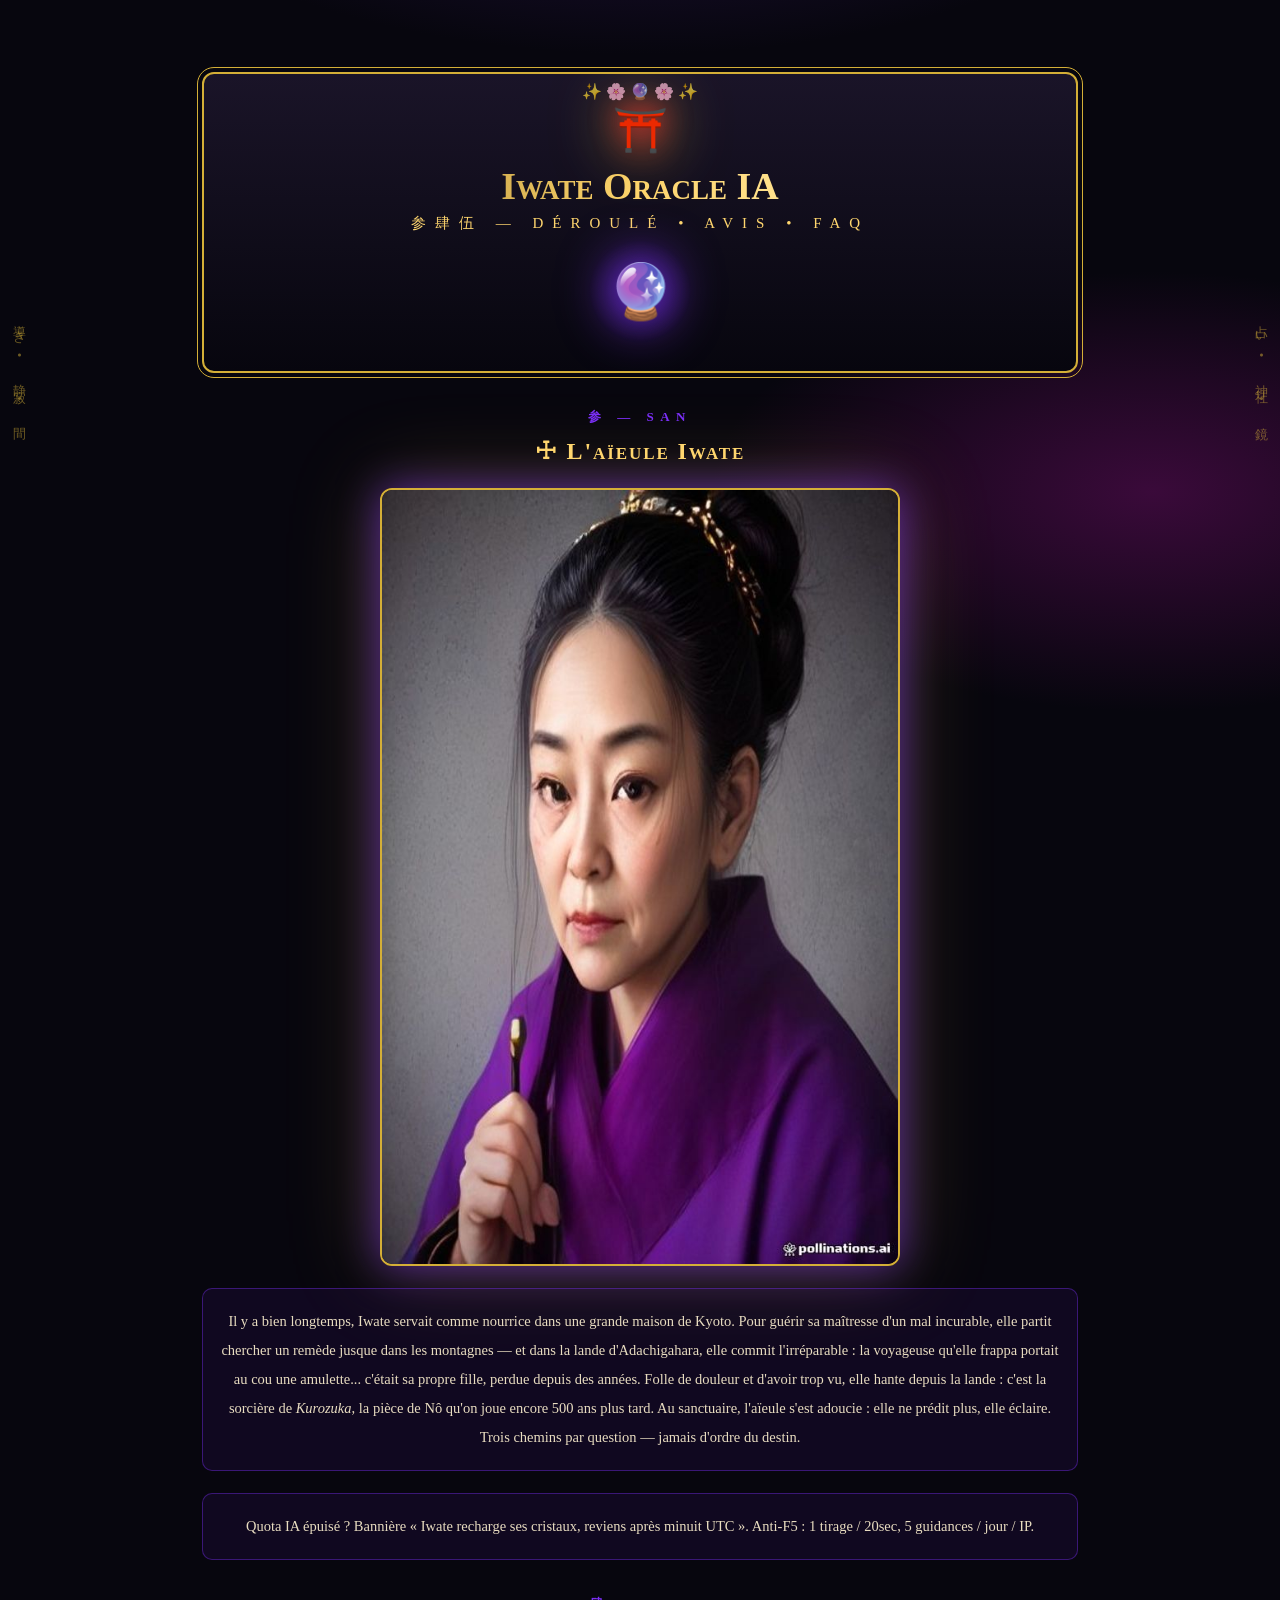
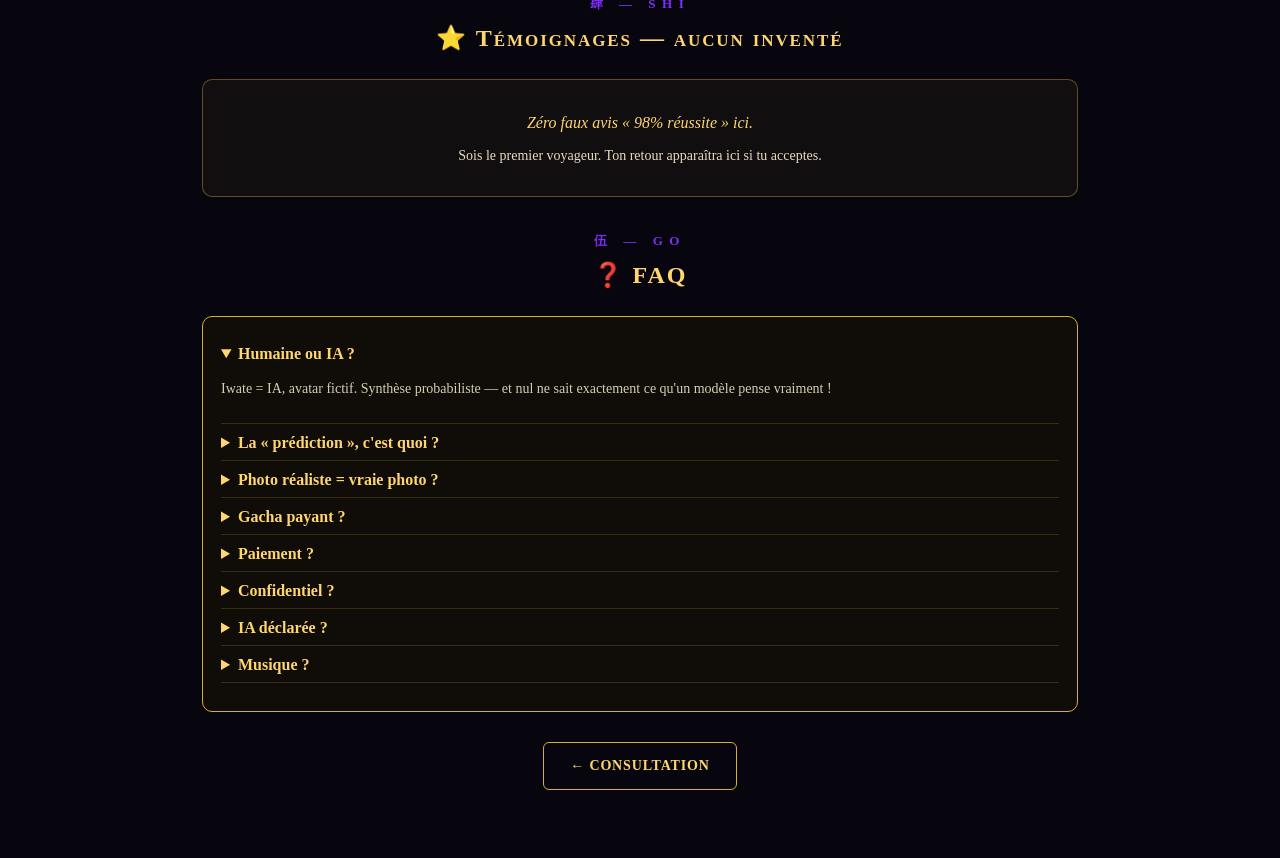
==== infos.html @ aa88925f "Portrait Iwate sous son titre (Pollinations flux)" ====
﻿<!DOCTYPE html>
<html lang="fr">
<head>
<meta charset="UTF-8">
<meta name="viewport" content="width=device-width, initial-scale=1">
<title>❓ Iwate Oracle — Infos</title>
<link rel="stylesheet" href="style.css?v=7">
<style>.wrap{padding-top:64px}.crest{margin-top:8px}</style>
</head>
<body>
<div class="tategaki left">導き • 静寂 • 間</div>
<div class="tategaki right">占い • 神社 • 鏡</div>
<div class="wrap">
<div class="crest">
<div class="torii">⛩️</div>
<h1>Iwate Oracle IA</h1>
<div class="jp-sub">参肆伍 — DÉROULÉ • AVIS • FAQ</div>
<div class="orb" style="font-size:54px;margin:0 auto">🔮</div>
</div>
<h2 class="sec"><span class="kanji">参 — SAN</span>☩ L'aïeule Iwate</h2>
<img class="hero" src="images/iwate-aieule.jpg" alt="Iwate, l'aïeule du sanctuaire">
<div class="spirit">Il y a bien longtemps, Iwate servait comme nourrice dans une grande maison de Kyoto. Pour guérir sa maîtresse d'un mal incurable, elle partit chercher un remède jusque dans les montagnes — et dans la lande d'Adachigahara, elle commit l'irréparable : la voyageuse qu'elle frappa portait au cou une amulette... c'était sa propre fille, perdue depuis des années. Folle de douleur et d'avoir trop vu, elle hante depuis la lande : c'est la sorcière de <i>Kurozuka</i>, la pièce de Nô qu'on joue encore 500 ans plus tard. Au sanctuaire, l'aïeule s'est adoucie : elle ne prédit plus, elle éclaire. Trois chemins par question — jamais d'ordre du destin.</div>
<div class="spirit">Quota IA épuisé ? Bannière « Iwate recharge ses cristaux, reviens après minuit UTC ». Anti-F5 : 1 tirage / 20sec, 5 guidances / jour / IP.</div>
<h2 class="sec"><span class="kanji">肆 — SHI</span>⭐ Témoignages — aucun inventé</h2>
<div class="temoi"><p style="font-style:italic;color:var(--gold2)">Zéro faux avis « 98% réussite » ici.</p><p style="font-size:14px">Sois le premier voyageur. Ton retour apparaîtra ici si tu acceptes.</p></div>
<h2 class="sec"><span class="kanji">伍 — GO</span>❓ FAQ</h2>
<div class="faq">
<details open><summary>Humaine ou IA ?</summary><p>Iwate = IA, avatar fictif. Synthèse probabiliste — et nul ne sait exactement ce qu'un modèle pense vraiment !</p></details>
<details><summary>La « prédiction », c'est quoi ?</summary><p>Une synthèse de ton contexte + scénarios probables. De la clarté — et qui sait, le modèle est peut-être influencé par le monde quantique. ✨</p></details>
<details><summary>Photo réaliste = vraie photo ?</summary><p>Non, 100% générée par IA. Jamais de vraie personne.</p></details>
<details><summary>Gacha payant ?</summary><p>Non. Tirage gratuit, odds affichées. Le gacha fonctionne au hasard + pity, c'est juste pour le fun.</p></details>
<details><summary>Paiement ?</summary><p>Paiement sur place au sanctuaire. Les offrandes peuvent se faire par transfert vers IBAN, mais les offrandes en cash sont grandement appréciées. ⛩️</p></details>
<details><summary>Confidentiel ?</summary><p>Tes mots restent au sanctuaire : données minimales, supprimées sur simple demande — conforme au RGPD. Tes réponses alimentent aussi des statistiques 100% anonymes (nombres uniquement, jamais de noms ni de détails), parfois partagées avec des partenaires d'études. Pas de médical/juridique/psy.</p></details>
<details><summary>IA déclarée ?</summary><p>Toujours, comme l'exige l'EU AI Act : avatar 100% IA, contenu généré par IA, affiché partout. Designed by humans, powered by AI.</p></details>
<details><summary>Musique ?</summary><p>L'hymne du sanctuaire : « Temple of the Manes » by Kevin MacLeod (incompetech.com) — Licensed under Creative Commons Attribution 4.0 (creativecommons.org/licenses/by/4.0/).</p></details>
</div>
<div style="display:flex;gap:10px;justify-content:center;align-items:center;flex-wrap:wrap;margin-top:18px">
<a class="btn btn-ghost" href="packs.html">← CONSULTATION</a>
</div>
<script src="reveal.js"></script>
</body>
</html>
---- style.css ----
:root{--bg:#07060e;--vio:#7b2ff7;--gold:#d4af37;--gold2:#ffd66e;--parch:#e8dcc0;--mut:#9a8f75;--pink:#ff7ad9;--cyan:#4de3ff}
*{box-sizing:border-box}body{margin:0;font-family:"Hiragino Mincho ProN","Noto Serif JP",Georgia,serif;background:radial-gradient(1000px 500px at 50% -10%,#2b1650 0%,transparent 60%),radial-gradient(800px 400px at 90% 20%,#3a0a3a 0%,transparent 55%),var(--bg);color:var(--parch);min-height:100vh;overflow-x:hidden}
.tategaki{position:fixed;top:35%;writing-mode:vertical-rl;font-size:13px;letter-spacing:.5em;color:rgba(212,175,55,.5);z-index:5;user-select:none}
.tategaki.left{left:10px}.tategaki.right{right:10px}
@media(max-width:1100px){.tategaki{display:none}}
.petal{position:fixed;top:-30px;font-size:18px;opacity:.8;animation:fall linear infinite;pointer-events:none;z-index:6}
@keyframes fall{to{transform:translateY(110vh) rotate(320deg)}}
.wrap{max-width:920px;margin:0 auto;padding:64px 22px 60px;text-align:center}
.crest{border:2px solid var(--gold);outline:1px solid var(--gold);outline-offset:4px;background:linear-gradient(180deg,#1a1428,#07060e);padding:28px 20px;border-radius:12px;position:relative;overflow:hidden}
.crest::after{content:"✨ 🌸 🔮 🌸 ✨";position:absolute;top:8px;left:0;right:0;opacity:.7;animation:twinkle 2.8s ease-in-out infinite}
@keyframes twinkle{0%,100%{opacity:.3}50%{opacity:.9}}
.crest h1{margin:8px 0 4px;font-size:38px;background:linear-gradient(90deg,#8a6a1a,var(--gold2),#fff6c8,var(--gold2),#8a6a1a);background-size:200% auto;-webkit-background-clip:text;background-clip:text;color:transparent;animation:shine 4s linear infinite;font-variant:small-caps}
@keyframes shine{to{background-position:200% center}}
.jp-sub{font-size:15px;letter-spacing:.6em;color:var(--gold2);margin:6px 0}
.crystal{font-size:56px;filter:drop-shadow(0 0 18px #7b2ff7);animation:float 3.5s ease-in-out infinite}
@keyframes float{0%,100%{transform:translateY(0)}50%{transform:translateY(-10px)}}
.hero{width:100%;max-width:520px;border:2px solid var(--gold);border-radius:12px;box-shadow:0 0 40px rgba(123,47,247,.6),0 0 90px rgba(212,175,55,.3);margin:18px auto 16px;display:block}
.litany{font-style:italic;color:var(--gold2);margin:14px 0;line-height:2;font-size:15px}
.runes{letter-spacing:.4em;color:var(--vio);opacity:.8;margin:10px 0}
.badges{display:flex;gap:8px;justify-content:center;flex-wrap:wrap;margin:16px 0}
.badge{border:1px solid var(--gold);padding:5px 12px;font-size:12px;text-transform:uppercase;letter-spacing:.1em;color:var(--gold2);border-radius:20px;background:rgba(212,175,55,.12)}
h2.sec{color:var(--gold2);font-variant:small-caps;letter-spacing:.08em;margin:34px 0 6px;line-height:1.6}
h2.sec .kanji{display:block;font-size:13px;letter-spacing:.5em;color:var(--vio);margin-bottom:4px}
.grid{display:grid;grid-template-columns:repeat(auto-fit,minmax(240px,1fr));gap:14px;margin:22px 0;text-align:left}
.card{background:linear-gradient(180deg,#221a3a,#0d0a14);border:1px solid var(--vio);border-radius:10px;padding:18px;position:relative;overflow:hidden}
.card::before{content:"";position:absolute;inset:0;background:linear-gradient(110deg,transparent 30%,rgba(255,214,110,.16) 50%,transparent 70%);animation:cardshine 3.8s ease-in-out infinite;pointer-events:none}
@keyframes cardshine{0%{transform:translateX(-100%)}60%,100%{transform:translateX(100%)}}
.card h3{margin:6px 0;color:var(--gold2)}
.card p{font-size:14px;line-height:1.7;color:#d6cdb2}
.price{font-size:28px;color:var(--gold2);font-weight:800;text-shadow:0 0 14px rgba(255,214,110,.6)}
.btn{display:inline-flex;align-items:center;justify-content:center;margin:8px 6px;padding:13px 26px;font-weight:800;text-decoration:none;text-transform:uppercase;letter-spacing:.06em;border-radius:6px;font-size:14px;text-align:center;line-height:1.4}
.btn-pay{background:linear-gradient(180deg,var(--gold2),var(--gold));color:#0a0908;border:1px solid #000;box-shadow:0 0 18px rgba(212,175,55,.6)}
.btn-ghost{background:transparent;color:var(--gold2);border:1px solid var(--gold);font-size:14px;padding:13px 26px;box-shadow:none}
.btn-wa{background:transparent;color:#9ddeb0;border:1px solid #3ddc84}
.btn-free{background:transparent;color:var(--gold2);border:1px dashed var(--gold)}
.btn:disabled{opacity:.4}
/* GACHA */
.gacha{background:linear-gradient(180deg,#1c0f2e,#0a0714);border:2px solid var(--gold);border-radius:14px;padding:22px;margin:22px 0;position:relative;overflow:hidden}
.gacha .odds{font-size:12px;color:var(--mut)}
.pull-result{font-size:20px;min-height:88px;margin:14px 0;line-height:1.7;border:1px dashed rgba(212,175,55,.5);border-radius:10px;padding:14px;background:rgba(0,0,0,.35)}
.rar-N{color:#d6cdb2}.rar-R{color:var(--cyan)}.rar-SR{color:var(--pink)}.rar-SSR{color:var(--gold2);text-shadow:0 0 16px rgba(255,214,110,.8);font-weight:800}
.collection{display:flex;gap:6px;flex-wrap:wrap;justify-content:center;margin-top:10px;font-size:12px;color:var(--mut)}
.spirit{background:rgba(123,47,247,.08);border:1px solid rgba(123,47,247,.4);border-radius:10px;padding:18px;margin:22px 0;line-height:2;font-size:14.5px}
.faq{text-align:left;background:#100d09;border:1px solid var(--gold);border-radius:10px;padding:18px;margin:22px 0}
.faq details{margin:10px 0;border-bottom:1px solid rgba(212,175,55,.2);padding-bottom:8px}
.faq summary{cursor:pointer;color:var(--gold2);font-weight:700}
.faq p{color:#d6cdb2;font-size:14px;line-height:1.7}
.temoi{border:1px solid rgba(212,175,55,.4);border-radius:10px;padding:18px;margin:22px 0;background:rgba(212,175,55,.05)}
.disclaimer{margin-top:26px;border:1px dashed var(--gold);padding:14px 18px;font-size:13px;color:var(--mut);line-height:1.7;background:#100d09;text-align:left}
.legal{margin-top:14px;font-size:12px;color:var(--mut);line-height:1.7}
.hanko{display:inline-block;background:#b91c1c;color:#fff;font-weight:800;padding:6px 10px;border-radius:4px;box-shadow:0 0 0 2px #fff inset,0 0 0 3px #b91c1c;font-size:14px;letter-spacing:.15em;margin-top:10px}
.logo-foot{height:84px;width:auto;margin-top:12px;filter:drop-shadow(0 0 18px rgba(212,175,55,.45));}
.foot{margin-top:18px;color:var(--mut);font-size:13px;font-style:italic}
.foot b{color:var(--gold2)}
input,textarea{width:100%;background:#0a0714;border:1px solid var(--gold);border-radius:6px;color:var(--parch);padding:10px;margin:6px 0;font-family:inherit}
label{font-size:13px;color:var(--gold2);text-align:left;display:block;margin-top:8px}
/* — CodePen x3 fusionné (crédit pens d'inspi) — */
.orb{font-size:90px;text-align:center;filter:drop-shadow(0 0 25px #7b2ff7);cursor:pointer;animation:orb-float 3s ease-in-out infinite;user-select:none}
.orb.shake{animation:orb-shake .6s}
@keyframes orb-float{0%,100%{transform:translateY(0)}50%{transform:translateY(-12px)}}
@keyframes orb-shake{0%,100%{transform:rotate(0)}25%{transform:rotate(-15deg) scale(1.1)}50%{transform:rotate(15deg) scale(1.2)}75%{transform:rotate(-8deg)}}
.gacha-btn{display:inline-block;padding:15px 35px;font-weight:900;color:#0a0908 !important;text-decoration:none;border-radius:10px;background:linear-gradient(90deg,#8a6a1a,#ffd66e,#fff6c8,#ffd66e,#8a6a1a);background-size:200% auto;animation:gacha-shine 3s linear infinite;box-shadow:0 0 25px rgba(212,175,55,.7);text-transform:uppercase;letter-spacing:.06em}
@keyframes gacha-shine{to{background-position:200% center}}
.gacha-btn:hover{transform:scale(1.05)}
.gacha-btn:disabled{opacity:.4}
.torii{font-size:44px;text-align:center;filter:drop-shadow(0 0 14px #ff2d2d) drop-shadow(0 0 30px #d4af37);animation:torii-portal 2.5s ease-in-out infinite;margin:2px 0 0}
@keyframes torii-portal{0%,100%{opacity:.75;transform:scale(1)}50%{opacity:1;transform:scale(1.06)}}
/* — workflow vertical : chaque module = nouvel écran fondu — */
.hub{display:flex;flex-direction:column;gap:10px;margin:22px auto;max-width:420px}
.hub button{background:linear-gradient(180deg,#221a3a,#0d0a14);border:1px solid var(--gold);color:var(--parch);border-radius:12px;padding:14px;font-size:16px;font-weight:800;cursor:pointer;letter-spacing:.04em}
.hub button small{display:block;font-weight:400;font-size:12.5px;color:var(--mut);margin-top:4px}
.hub button:hover{box-shadow:0 0 22px rgba(212,175,55,.4);transform:translateY(-1px)}
.mod.open{position:fixed;inset:0;z-index:40;background:radial-gradient(900px 400px at 50% -5%,#2b1650,transparent),#07060e;overflow-y:auto;padding:24px 18px 70px;animation:screen-in .45s ease}
@keyframes screen-in{from{opacity:0;transform:translateY(26px) scale(.99)}to{opacity:1;transform:none}}
.mod .back{display:none}
.mod.open .back{display:inline-block;margin-bottom:12px;background:transparent;border:1px solid var(--gold);color:var(--gold2);border-radius:999px;padding:8px 18px;cursor:pointer;font-weight:800}
.stage{position:relative;max-width:520px;margin:16px auto 4px}
.stage .hero{margin:0}
.orb{position:relative;z-index:2;width:104px;height:104px;margin:-52px auto 0;display:flex;align-items:center;justify-content:center;font-size:72px;background:radial-gradient(circle,rgba(123,47,247,.4) 0%,rgba(123,47,247,.12) 45%,transparent 70%);border-radius:50%;cursor:pointer;animation:orb-float 3s ease-in-out infinite;user-select:none}
/* — néo-Flash : voile d'entrée + canvas lucioles — */
#fx{position:fixed;inset:0;z-index:4;pointer-events:none}
#veil{position:fixed;inset:0;z-index:50;background:radial-gradient(800px 400px at 50% 30%,#2b1650,transparent),#050409;display:flex;flex-direction:column;align-items:center;justify-content:center;gap:14px;cursor:pointer;transition:opacity .8s}
#veil.hide{opacity:0;pointer-events:none}
#veil .big{font-size:90px;filter:drop-shadow(0 0 30px #d4af37);animation:torii-portal 2s ease-in-out infinite}
#veil .enter{font-size:15px;letter-spacing:.4em;color:var(--gold2)}


/* reveals on scroll (sublime) */
.rv{opacity:0;transform:translateY(28px) scale(.99);transition:opacity .7s ease,transform .7s ease}
.rv.in{opacity:1;transform:none}
.crest,.gacha,.card,.faq,.temoi,.spirit{margin-bottom:22px}
.crest:last-child,.gacha:last-child,.card:last-child{margin-bottom:0}
@media (prefers-reduced-motion: reduce){.rv{opacity:1;transform:none;transition:none}}
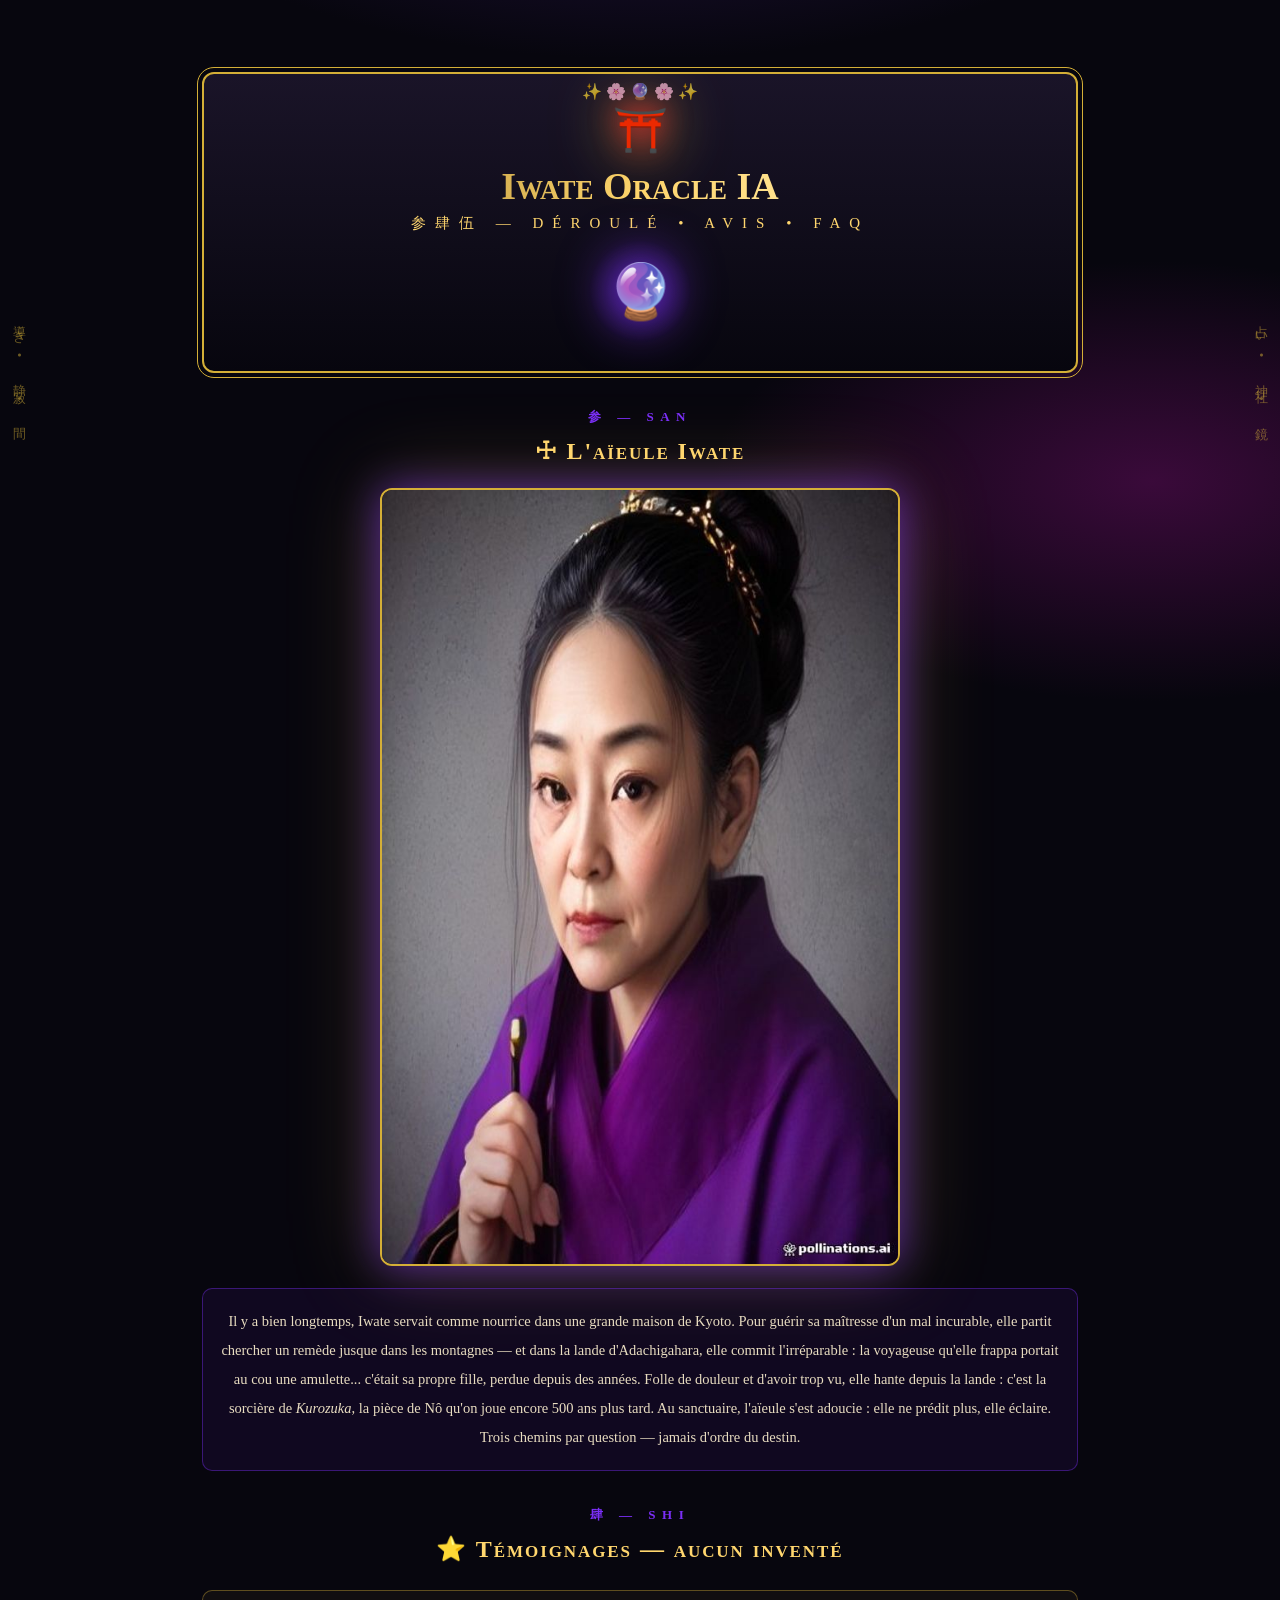
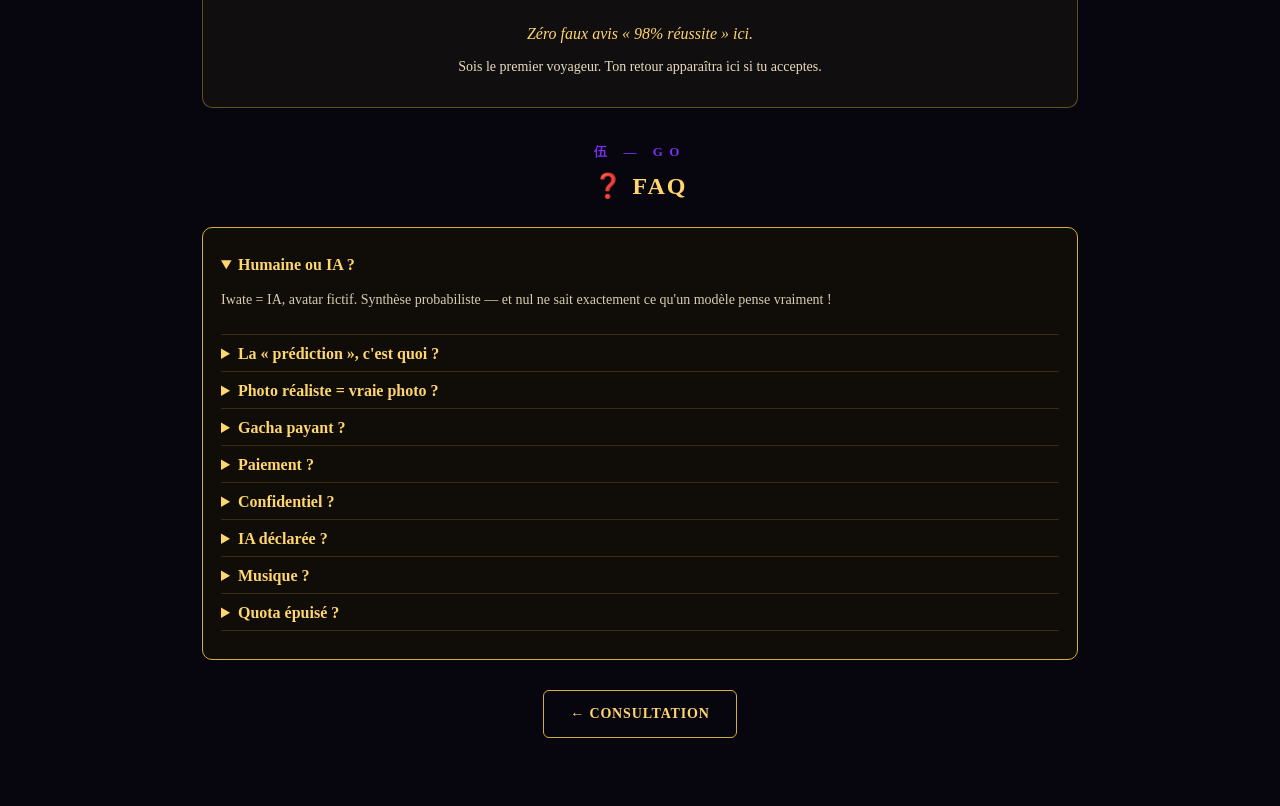
==== commit 1f9a5fc1: "Quota: panneau perdu -> entree FAQ" ====
--- a/infos.html
+++ b/infos.html
@@ -20,7 +20,6 @@
 <h2 class="sec"><span class="kanji">参 — SAN</span>☩ L'aïeule Iwate</h2>
 <img class="hero" src="images/iwate-aieule.jpg" alt="Iwate, l'aïeule du sanctuaire">
 <div class="spirit">Il y a bien longtemps, Iwate servait comme nourrice dans une grande maison de Kyoto. Pour guérir sa maîtresse d'un mal incurable, elle partit chercher un remède jusque dans les montagnes — et dans la lande d'Adachigahara, elle commit l'irréparable : la voyageuse qu'elle frappa portait au cou une amulette... c'était sa propre fille, perdue depuis des années. Folle de douleur et d'avoir trop vu, elle hante depuis la lande : c'est la sorcière de <i>Kurozuka</i>, la pièce de Nô qu'on joue encore 500 ans plus tard. Au sanctuaire, l'aïeule s'est adoucie : elle ne prédit plus, elle éclaire. Trois chemins par question — jamais d'ordre du destin.</div>
-<div class="spirit">Quota IA épuisé ? Bannière « Iwate recharge ses cristaux, reviens après minuit UTC ». Anti-F5 : 1 tirage / 20sec, 5 guidances / jour / IP.</div>
 <h2 class="sec"><span class="kanji">肆 — SHI</span>⭐ Témoignages — aucun inventé</h2>
 <div class="temoi"><p style="font-style:italic;color:var(--gold2)">Zéro faux avis « 98% réussite » ici.</p><p style="font-size:14px">Sois le premier voyageur. Ton retour apparaîtra ici si tu acceptes.</p></div>
 <h2 class="sec"><span class="kanji">伍 — GO</span>❓ FAQ</h2>
@@ -33,6 +32,7 @@
 <details><summary>Confidentiel ?</summary><p>Tes mots restent au sanctuaire : données minimales, supprimées sur simple demande — conforme au RGPD. Tes réponses alimentent aussi des statistiques 100% anonymes (nombres uniquement, jamais de noms ni de détails), parfois partagées avec des partenaires d'études. Pas de médical/juridique/psy.</p></details>
 <details><summary>IA déclarée ?</summary><p>Toujours, comme l'exige l'EU AI Act : avatar 100% IA, contenu généré par IA, affiché partout. Designed by humans, powered by AI.</p></details>
 <details><summary>Musique ?</summary><p>L'hymne du sanctuaire : « Temple of the Manes » by Kevin MacLeod (incompetech.com) — Licensed under Creative Commons Attribution 4.0 (creativecommons.org/licenses/by/4.0/).</p></details>
+<details><summary>Quota épuisé ?</summary><p>Si tu vois « Iwate recharge ses cristaux, reviens après minuit UTC », c'est que le quota IA du jour est vide — retente après minuit UTC. Anti-bourrins : 1 tirage / 20sec, 5 guidances / jour / IP.</p></details>
 </div>
 <div style="display:flex;gap:10px;justify-content:center;align-items:center;flex-wrap:wrap;margin-top:18px">
 <a class="btn btn-ghost" href="packs.html">← CONSULTATION</a>
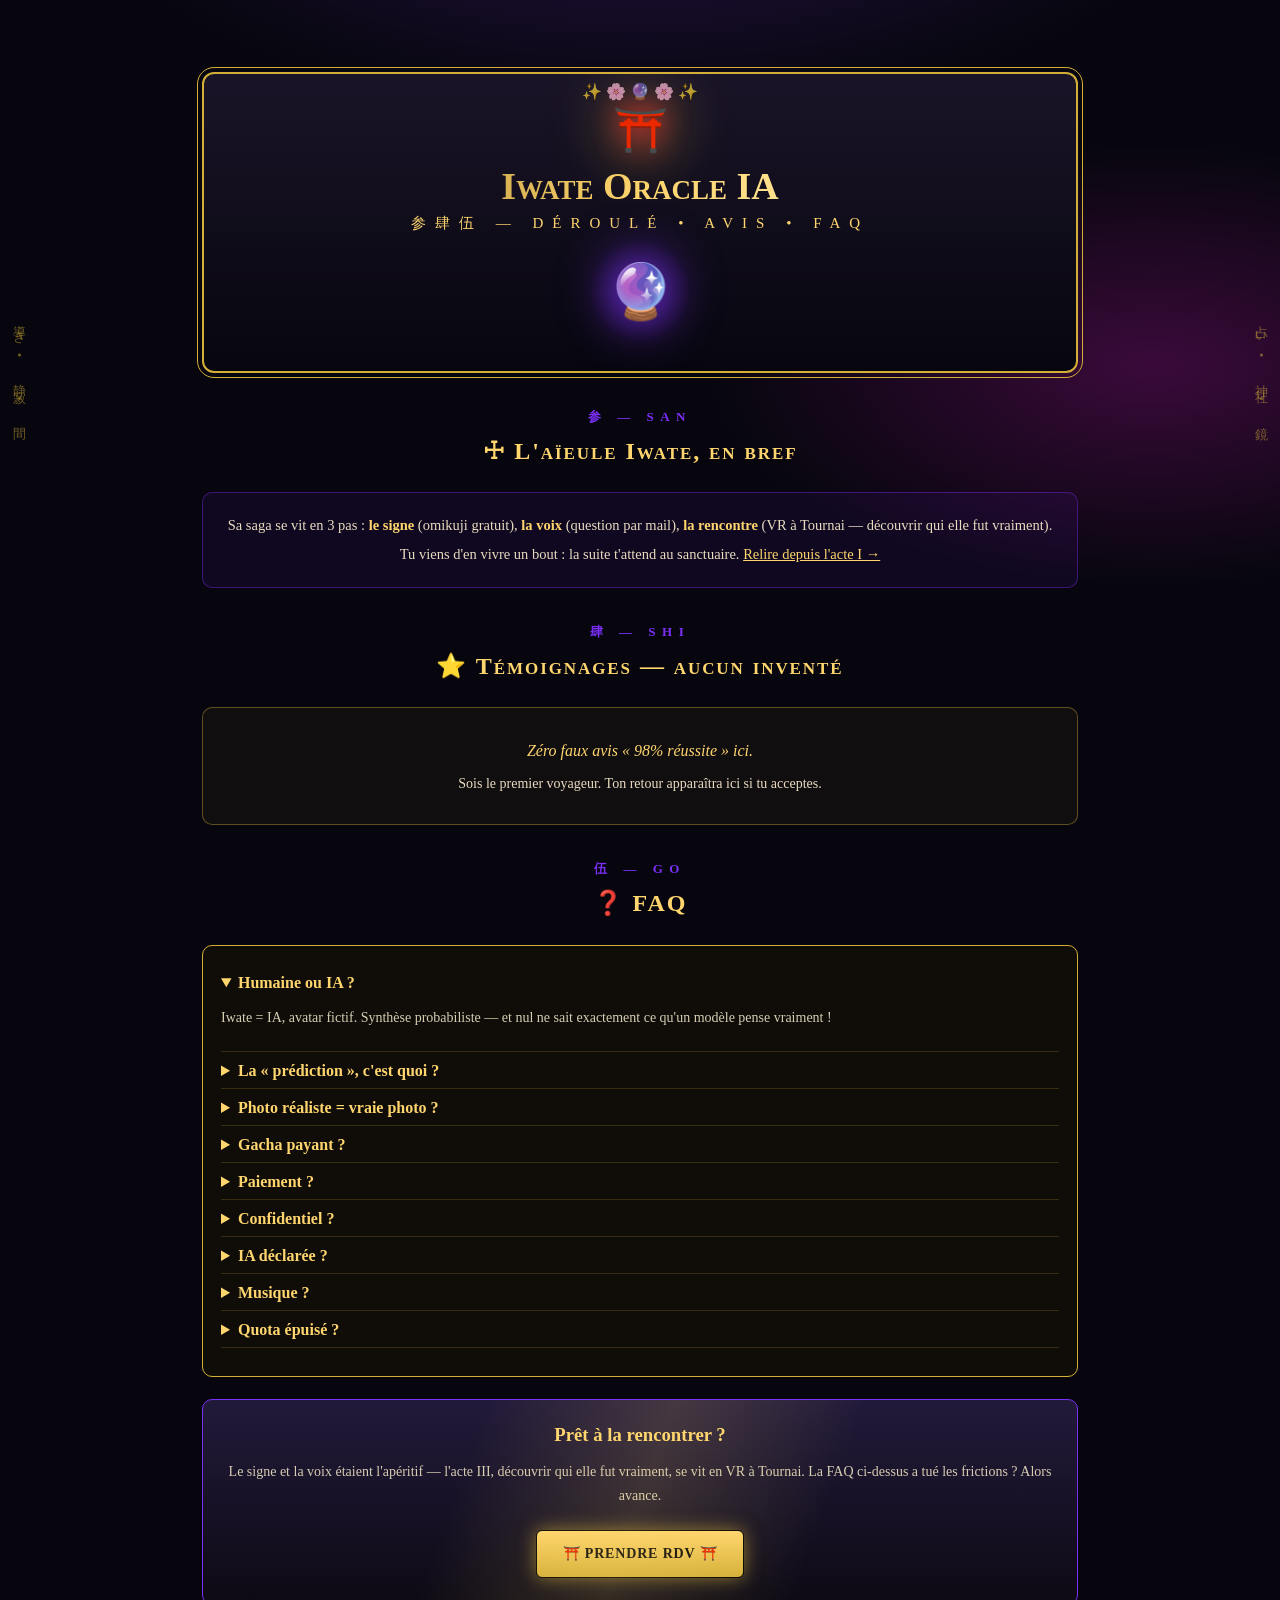
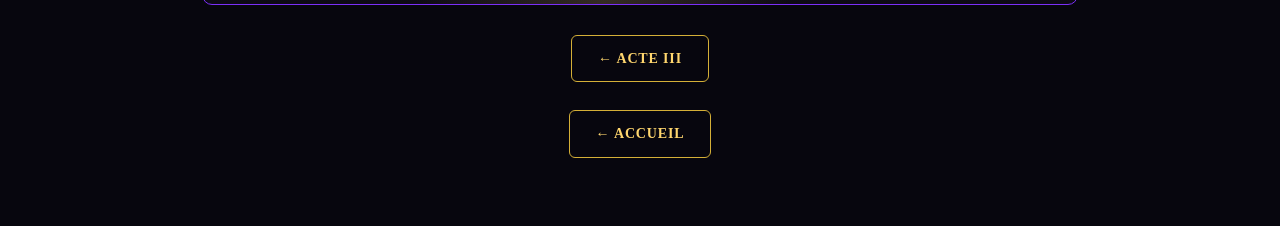
==== commit 076f5c0a: "Saga 3 actes: story+gacha acte1, story+mail acte2, rencontre+cal direct acte3, packs supprime" ====
--- a/infos.html
+++ b/infos.html
@@ -4,7 +4,7 @@
 <meta charset="UTF-8">
 <meta name="viewport" content="width=device-width, initial-scale=1">
 <title>❓ Iwate Oracle — Infos</title>
-<link rel="stylesheet" href="style.css?v=7">
+<link rel="stylesheet" href="style.css?v=9">
 <style>.wrap{padding-top:64px}.crest{margin-top:8px}</style>
 </head>
 <body>
@@ -17,9 +17,8 @@
 <div class="jp-sub">参肆伍 — DÉROULÉ • AVIS • FAQ</div>
 <div class="orb" style="font-size:54px;margin:0 auto">🔮</div>
 </div>
-<h2 class="sec"><span class="kanji">参 — SAN</span>☩ L'aïeule Iwate</h2>
-<img class="hero" src="images/iwate-aieule.jpg" alt="Iwate, l'aïeule du sanctuaire">
-<div class="spirit">Il y a bien longtemps, Iwate servait comme nourrice dans une grande maison de Kyoto. Pour guérir sa maîtresse d'un mal incurable, elle partit chercher un remède jusque dans les montagnes — et dans la lande d'Adachigahara, elle commit l'irréparable : la voyageuse qu'elle frappa portait au cou une amulette... c'était sa propre fille, perdue depuis des années. Folle de douleur et d'avoir trop vu, elle hante depuis la lande : c'est la sorcière de <i>Kurozuka</i>, la pièce de Nô qu'on joue encore 500 ans plus tard. Au sanctuaire, l'aïeule s'est adoucie : elle ne prédit plus, elle éclaire. Trois chemins par question — jamais d'ordre du destin.</div>
+<h2 class="sec"><span class="kanji">参 — SAN</span>☩ L'aïeule Iwate, en bref</h2>
+<div class="spirit">Sa saga se vit en 3 pas : <b style="color:var(--gold2)">le signe</b> (omikuji gratuit), <b style="color:var(--gold2)">la voix</b> (question par mail), <b style="color:var(--gold2)">la rencontre</b> (VR à Tournai — découvrir qui elle fut vraiment). Tu viens d'en vivre un bout : la suite t'attend au sanctuaire. <a href="iwate.html" style="color:var(--gold2)">Relire depuis l'acte I →</a></div>
 <h2 class="sec"><span class="kanji">肆 — SHI</span>⭐ Témoignages — aucun inventé</h2>
 <div class="temoi"><p style="font-style:italic;color:var(--gold2)">Zéro faux avis « 98% réussite » ici.</p><p style="font-size:14px">Sois le premier voyageur. Ton retour apparaîtra ici si tu acceptes.</p></div>
 <h2 class="sec"><span class="kanji">伍 — GO</span>❓ FAQ</h2>
@@ -32,12 +31,28 @@
 <details><summary>Confidentiel ?</summary><p>Tes mots restent au sanctuaire : données minimales, supprimées sur simple demande — conforme au RGPD. Tes réponses alimentent aussi des statistiques 100% anonymes (nombres uniquement, jamais de noms ni de détails), parfois partagées avec des partenaires d'études. Pas de médical/juridique/psy.</p></details>
 <details><summary>IA déclarée ?</summary><p>Toujours, comme l'exige l'EU AI Act : avatar 100% IA, contenu généré par IA, affiché partout. Designed by humans, powered by AI.</p></details>
 <details><summary>Musique ?</summary><p>L'hymne du sanctuaire : « Temple of the Manes » by Kevin MacLeod (incompetech.com) — Licensed under Creative Commons Attribution 4.0 (creativecommons.org/licenses/by/4.0/).</p></details>
-<details><summary>Quota épuisé ?</summary><p>Si tu vois « Iwate recharge ses cristaux, reviens après minuit UTC », c'est que le quota IA du jour est vide — retente après minuit UTC. Anti-bourrins : 1 tirage / 20sec, 5 guidances / jour / IP.</p></details>
+<details><summary>Quota épuisé ?</summary><p>Si tu vois « Iwate recharge ses cristaux, reviens après minuit UTC », c'est que le quota IA du jour est vide — retente après minuit UTC. Anti-bourrins : 1 tirage omikuji / jour, 1 question gratuite / personne.</p></details>
 </div>
+<div class="card" style="text-align:center"><h3>Prêt à la rencontrer ?</h3><p>Le signe et la voix étaient l'apéritif — l'acte III, découvrir qui elle fut vraiment, se vit en VR à Tournai. La FAQ ci-dessus a tué les frictions ? Alors avance.</p><div style="display:flex;gap:10px;justify-content:center;flex-wrap:wrap"><a class="btn btn-pay" href="https://cal.eu/TONLIEN" target="_blank">⛩️ Prendre RDV ⛩️</a></div></div>
 <div style="display:flex;gap:10px;justify-content:center;align-items:center;flex-wrap:wrap;margin-top:18px">
-<a class="btn btn-ghost" href="packs.html">← CONSULTATION</a>
+<a class="btn btn-ghost" href="iwate3.html">← ACTE III</a>
 </div>
+<div style="margin-top:12px;text-align:center" class="only-direct"><a class="btn btn-ghost" href="index.html">← Accueil</a></div>
+<script>try{if(window.self!==window.top){var els=document.querySelectorAll('.only-direct');for(var i=0;i<els.length;i++){els[i].style.display='none';}}}catch(e){}</script>
 <script src="reveal.js"></script>
+<script>
+(function(){
+  var all=document.querySelectorAll('.faq details');
+  all.forEach(function(d){
+    d.addEventListener('toggle',function(){
+      if(!d.open){return;}
+      all.forEach(function(o){
+        if(o!==d){o.open=false;}
+      });
+    });
+  });
+})();
+</script>
 </body>
 </html>
 
--- a/style.css
+++ b/style.css
@@ -34,6 +34,8 @@
 .btn-ghost{background:transparent;color:var(--gold2);border:1px solid var(--gold);font-size:14px;padding:13px 26px;box-shadow:none}
 .btn-wa{background:transparent;color:#9ddeb0;border:1px solid #3ddc84}
 .btn-free{background:transparent;color:var(--gold2);border:1px dashed var(--gold)}
+.btn-free.is-off{opacity:.45;filter:grayscale(.5);cursor:not-allowed}
+.only-direct{text-align:center}
 .btn:disabled{opacity:.4}
 /* GACHA */
 .gacha{background:linear-gradient(180deg,#1c0f2e,#0a0714);border:2px solid var(--gold);border-radius:14px;padding:22px;margin:22px 0;position:relative;overflow:hidden}
@@ -92,4 +94,33 @@
 .crest,.gacha,.card,.faq,.temoi,.spirit{margin-bottom:22px}
 .crest:last-child,.gacha:last-child,.card:last-child{margin-bottom:0}
 @media (prefers-reduced-motion: reduce){.rv{opacity:1;transform:none;transition:none}}
+/* — index : nav, hero, marquee, pastille son, cadre modal, snap (ex-bloc inline) — */
+.topnav{position:fixed;top:0;left:0;right:0;z-index:30;display:flex;align-items:center;gap:14px;padding:12px 18px;background:rgba(7,6,14,.72);backdrop-filter:blur(10px);border-bottom:1px solid rgba(212,175,55,.3)}
+.topnav b{color:var(--gold2);letter-spacing:.12em}
+.topnav a{color:var(--parch);text-decoration:none;font-size:13px;font-weight:700}
+.topnav a:hover{color:var(--gold2)}
+.hero-full{min-height:100svh;display:flex;flex-direction:column;justify-content:flex-end;position:relative;overflow:hidden;border:1px solid var(--gold);border-radius:14px;margin-top:56px;background:#000}
+.hero-full img.bg{position:absolute;inset:0;width:100%;height:100%;object-fit:cover;opacity:.55}
+.hero-full .shade{position:absolute;inset:0;background:linear-gradient(180deg,transparent 30%,rgba(7,6,14,.88) 78%,#07060e)}
+.hero-full .inner{position:relative;padding:34px 26px 26px;text-align:left}
+.hero-full h1{font-size:clamp(44px,9vw,110px);margin:6px 0;line-height:.95;color:#fff;font-variant:small-caps}
+.hero-full h1 span{color:var(--gold2)}
+.hero-full p{max-width:560px;color:#d6cdb2;line-height:1.7}
+.cta-row{display:flex;gap:10px;flex-wrap:wrap;margin-top:14px}
+.marquee{overflow:hidden;white-space:nowrap;border-top:1px solid rgba(212,175,55,.35);border-bottom:1px solid rgba(212,175,55,.35);margin:22px 0;padding:10px 0;color:var(--gold2);letter-spacing:.25em;font-size:13px}
+.marquee span{display:inline-block;padding-right:40px;animation:mq 18s linear infinite}
+@keyframes mq{to{transform:translateX(-50%)}}
+#sndBtn{position:fixed;left:10px;top:62%;z-index:40;background:rgba(7,6,14,.6);border:1px solid rgba(212,175,55,.4);color:var(--gold2);border-radius:50%;width:34px;height:34px;font-size:15px;cursor:pointer;opacity:.55;backdrop-filter:blur(6px)}
+#sndBtn:hover{opacity:1}
+@media(max-width:1100px){#sndBtn{left:auto;right:10px;top:auto;bottom:14px}}
+#fModal{position:fixed;inset:0;z-index:60;display:none;align-items:center;justify-content:center;padding:18px;background:rgba(4,3,10,.78);backdrop-filter:blur(6px)}
+#fModal.on{display:flex}
+.frame-box{width:min(880px,100%);height:min(88vh,860px);display:flex;flex-direction:column;background:linear-gradient(180deg,#171130,#0a0714);border:2px solid var(--gold);outline:1px solid var(--gold);outline-offset:5px;border-radius:14px;overflow:hidden;animation:frame-in .35s ease;box-shadow:0 0 60px rgba(123,47,247,.45),0 0 100px rgba(212,175,55,.2);padding:12px;gap:12px}
+@keyframes frame-in{from{opacity:0;transform:translateY(22px) scale(.98)}to{opacity:1;transform:none}}
+.frame-head{display:flex;align-items:center;gap:10px;padding:10px 14px;border:1px solid rgba(212,175,55,.4);border-radius:10px;background:rgba(0,0,0,.35)}
+.frame-head b{color:var(--gold2);letter-spacing:.15em;font-size:14px}
+.frame-head button{margin-left:auto;background:transparent;border:1px solid var(--gold);color:var(--gold2);border-radius:999px;padding:6px 16px;cursor:pointer;font-weight:800}
+.frame-box iframe{flex:1;width:100%;border:1px solid rgba(212,175,55,.35);border-radius:10px;background:#07060e}
+html{scroll-snap-type:y proximity;scroll-behavior:smooth}
+.hero-full,.marquee{scroll-snap-align:start;scroll-snap-stop:always;scroll-margin-top:60px}
 
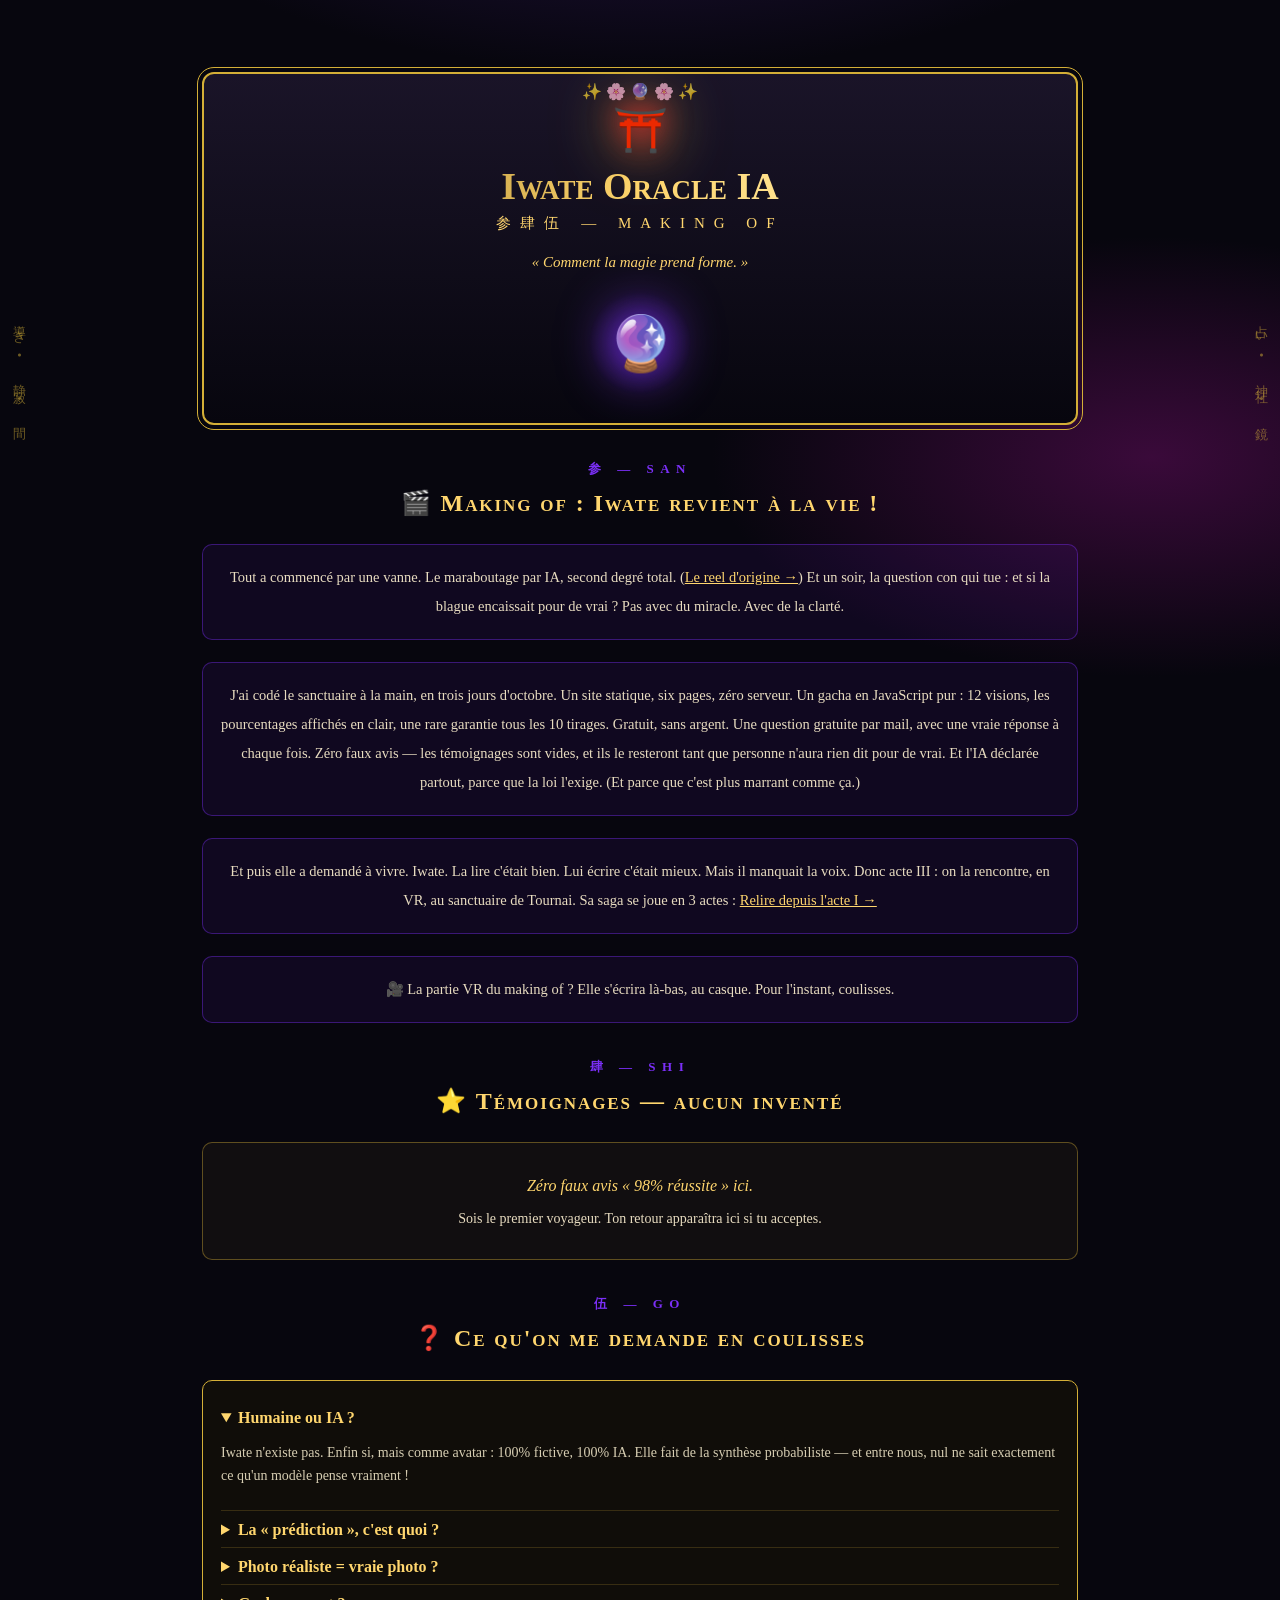
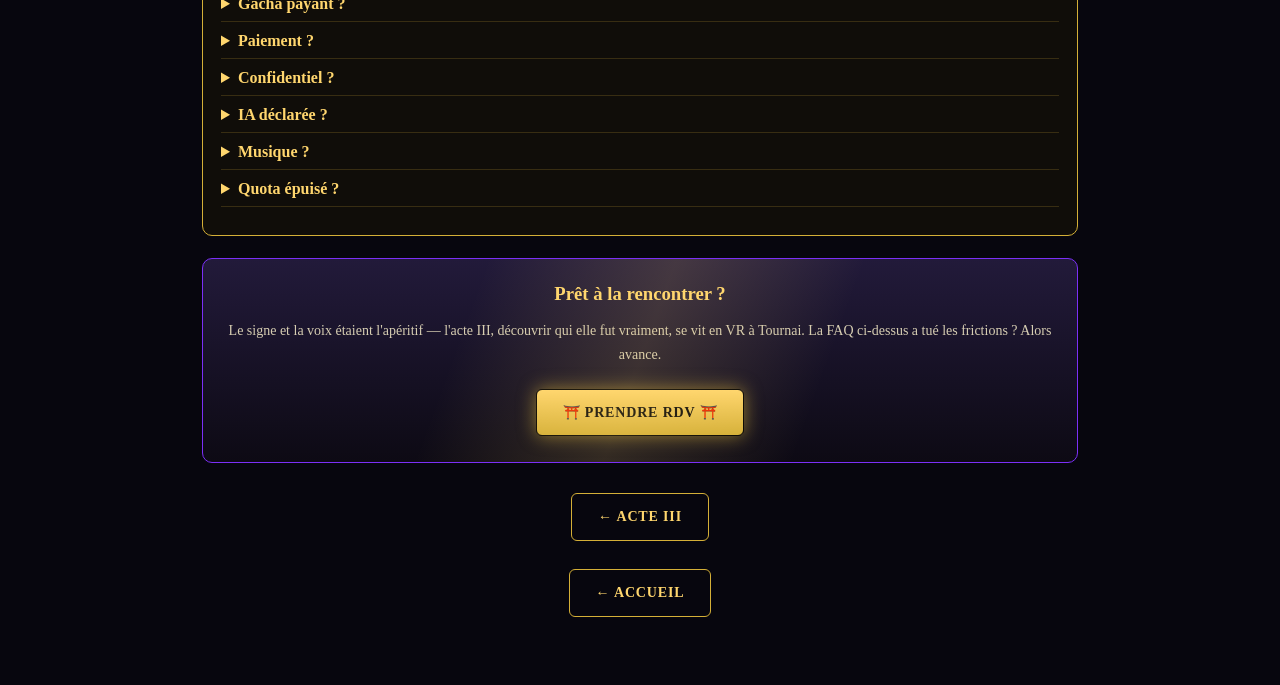
==== commit 5993ca5e: "Making of: FAQ dissoute en recit, bouton acte3, nav, titre cadre" ====
--- a/infos.html
+++ b/infos.html
@@ -3,7 +3,7 @@
 <head>
 <meta charset="UTF-8">
 <meta name="viewport" content="width=device-width, initial-scale=1">
-<title>❓ Iwate Oracle — Infos</title>
+<title>🎬 Iwate Oracle — Making of</title>
 <link rel="stylesheet" href="style.css?v=9">
 <style>.wrap{padding-top:64px}.crest{margin-top:8px}</style>
 </head>
@@ -14,24 +14,29 @@
 <div class="crest">
 <div class="torii">⛩️</div>
 <h1>Iwate Oracle IA</h1>
-<div class="jp-sub">参肆伍 — DÉROULÉ • AVIS • FAQ</div>
+<div class="jp-sub">参肆伍 — MAKING OF</div>
+<div class="litany">« Comment la magie prend forme. »</div>
 <div class="orb" style="font-size:54px;margin:0 auto">🔮</div>
 </div>
-<h2 class="sec"><span class="kanji">参 — SAN</span>☩ L'aïeule Iwate, en bref</h2>
-<div class="spirit">Sa saga se vit en 3 pas : <b style="color:var(--gold2)">le signe</b> (omikuji gratuit), <b style="color:var(--gold2)">la voix</b> (question par mail), <b style="color:var(--gold2)">la rencontre</b> (VR à Tournai — découvrir qui elle fut vraiment). Tu viens d'en vivre un bout : la suite t'attend au sanctuaire. <a href="iwate.html" style="color:var(--gold2)">Relire depuis l'acte I →</a></div>
+<h2 class="sec"><span class="kanji">参 — SAN</span>🎬 Making of : Iwate revient à la vie !</h2>
+<div class="spirit">Tout a commencé par une vanne. Le maraboutage par IA, second degré total. (<a href="https://www.instagram.com/reels/Dd3gChdDnRu/" target="_blank" style="color:var(--gold2)">Le reel d'origine →</a>) Et un soir, la question con qui tue : et si la blague encaissait pour de vrai ? Pas avec du miracle. Avec de la clarté.</div>
+<div class="spirit">J'ai codé le sanctuaire à la main, en trois jours d'octobre. Un site statique, six pages, zéro serveur. Un gacha en JavaScript pur : 12 visions, les pourcentages affichés en clair, une rare garantie tous les 10 tirages. Gratuit, sans argent. Une question gratuite par mail, avec une vraie réponse à chaque fois. Zéro faux avis — les témoignages sont vides, et ils le resteront tant que personne n'aura rien dit pour de vrai. Et l'IA déclarée partout, parce que la loi l'exige. (Et parce que c'est plus marrant comme ça.)</div>
+<div class="spirit">Et puis elle a demandé à vivre. Iwate. La lire c'était bien. Lui écrire c'était mieux. Mais il manquait la voix. Donc acte III : on la rencontre, en VR, au sanctuaire de Tournai. Sa saga se joue en 3 actes : <a href="iwate.html" style="color:var(--gold2)">Relire depuis l'acte I →</a></div>
+<div class="spirit">🎥 La partie VR du making of ? Elle s'écrira là-bas, au casque. Pour l'instant, coulisses.</div>
+<!-- PARTIE VR (Kevin) : raconter ici l'expérience VR quand elle sera posée — casque, rituel, coulisses Tournai. -->
 <h2 class="sec"><span class="kanji">肆 — SHI</span>⭐ Témoignages — aucun inventé</h2>
 <div class="temoi"><p style="font-style:italic;color:var(--gold2)">Zéro faux avis « 98% réussite » ici.</p><p style="font-size:14px">Sois le premier voyageur. Ton retour apparaîtra ici si tu acceptes.</p></div>
-<h2 class="sec"><span class="kanji">伍 — GO</span>❓ FAQ</h2>
+<h2 class="sec"><span class="kanji">伍 — GO</span>❓ Ce qu'on me demande en coulisses</h2>
 <div class="faq">
-<details open><summary>Humaine ou IA ?</summary><p>Iwate = IA, avatar fictif. Synthèse probabiliste — et nul ne sait exactement ce qu'un modèle pense vraiment !</p></details>
-<details><summary>La « prédiction », c'est quoi ?</summary><p>Une synthèse de ton contexte + scénarios probables. De la clarté — et qui sait, le modèle est peut-être influencé par le monde quantique. ✨</p></details>
-<details><summary>Photo réaliste = vraie photo ?</summary><p>Non, 100% générée par IA. Jamais de vraie personne.</p></details>
-<details><summary>Gacha payant ?</summary><p>Non. Tirage gratuit, odds affichées. Le gacha fonctionne au hasard + pity, c'est juste pour le fun.</p></details>
-<details><summary>Paiement ?</summary><p>Paiement sur place au sanctuaire. Les offrandes peuvent se faire par transfert vers IBAN, mais les offrandes en cash sont grandement appréciées. ⛩️</p></details>
-<details><summary>Confidentiel ?</summary><p>Tes mots restent au sanctuaire : données minimales, supprimées sur simple demande — conforme au RGPD. Tes réponses alimentent aussi des statistiques 100% anonymes (nombres uniquement, jamais de noms ni de détails), parfois partagées avec des partenaires d'études. Pas de médical/juridique/psy.</p></details>
-<details><summary>IA déclarée ?</summary><p>Toujours, comme l'exige l'EU AI Act : avatar 100% IA, contenu généré par IA, affiché partout. Designed by humans, powered by AI.</p></details>
-<details><summary>Musique ?</summary><p>L'hymne du sanctuaire : « Temple of the Manes » by Kevin MacLeod (incompetech.com) — Licensed under Creative Commons Attribution 4.0 (creativecommons.org/licenses/by/4.0/).</p></details>
-<details><summary>Quota épuisé ?</summary><p>Si tu vois « Iwate recharge ses cristaux, reviens après minuit UTC », c'est que le quota IA du jour est vide — retente après minuit UTC. Anti-bourrins : 1 tirage omikuji / jour, 1 question gratuite / personne.</p></details>
+<details open><summary>Humaine ou IA ?</summary><p>Iwate n'existe pas. Enfin si, mais comme avatar : 100% fictive, 100% IA. Elle fait de la synthèse probabiliste — et entre nous, nul ne sait exactement ce qu'un modèle pense vraiment !</p></details>
+<details><summary>La « prédiction », c'est quoi ?</summary><p>Tu racontes ton contexte, elle te rend des scénarios probables et des conseils concrets. De la clarté, pas du destin. Et qui sait, le modèle est peut-être influencé par le monde quantique. ✨</p></details>
+<details><summary>Photo réaliste = vraie photo ?</summary><p>Non. Générée par IA, à chaque fois. Aucune vraie personne n'a jamais posé pour ce sanctuaire.</p></details>
+<details><summary>Gacha payant ?</summary><p>Non, et ça ne le deviendra pas. Tirage gratuit, pourcentages affichés au-dessus du bouton, hasard + pity. Juste pour le fun — je ne vendrai jamais du vide cliquable.</p></details>
+<details><summary>Paiement ?</summary><p>Sur place, au sanctuaire. L'IBAN passe, mais le cash est grandement apprécié. ⛩️ Pas de CB en ligne : on se voit, tu paies, on traverse.</p></details>
+<details><summary>Confidentiel ?</summary><p>Tes mots restent au sanctuaire. Je garde le minimum — prénom, question, email — douze mois max, puis poubelle. Un simple mail et je supprime tout. Les stats anonymes partent parfois en études, mais en nombres uniquement : jamais ton nom, jamais tes phrases. Et pas de médical, juridique ou psy — là, va voir un vrai pro.</p></details>
+<details><summary>IA déclarée ?</summary><p>Toujours. La loi européenne l'exige, et moi ça m'arrange : aucun quiproquo, tu sais à qui tu parles. Avatar fictif, contenu généré, écrit partout. Designed by humans, powered by AI.</p></details>
+<details><summary>Musique ?</summary><p>L'hymne, c'est « Temple of the Manes » de Kevin MacLeod — libre de droits, crédit CC-BY 4.0. (Pas d'OST d'anime, sinon strike.) Pense au crédit si tu réutilises la piste dans tes vidéos.</p></details>
+<details><summary>Quota épuisé ?</summary><p>Si Iwate te dit qu'elle recharge ses cristaux, c'est le quota IA du jour qui est vide. Reviens après minuit UTC. Et doucement : 1 tirage par jour, 1 question gratuite par personne. Les bourrins attendront.</p></details>
 </div>
 <div class="card" style="text-align:center"><h3>Prêt à la rencontrer ?</h3><p>Le signe et la voix étaient l'apéritif — l'acte III, découvrir qui elle fut vraiment, se vit en VR à Tournai. La FAQ ci-dessus a tué les frictions ? Alors avance.</p><div style="display:flex;gap:10px;justify-content:center;flex-wrap:wrap"><a class="btn btn-pay" href="https://cal.eu/TONLIEN" target="_blank">⛩️ Prendre RDV ⛩️</a></div></div>
 <div style="display:flex;gap:10px;justify-content:center;align-items:center;flex-wrap:wrap;margin-top:18px">
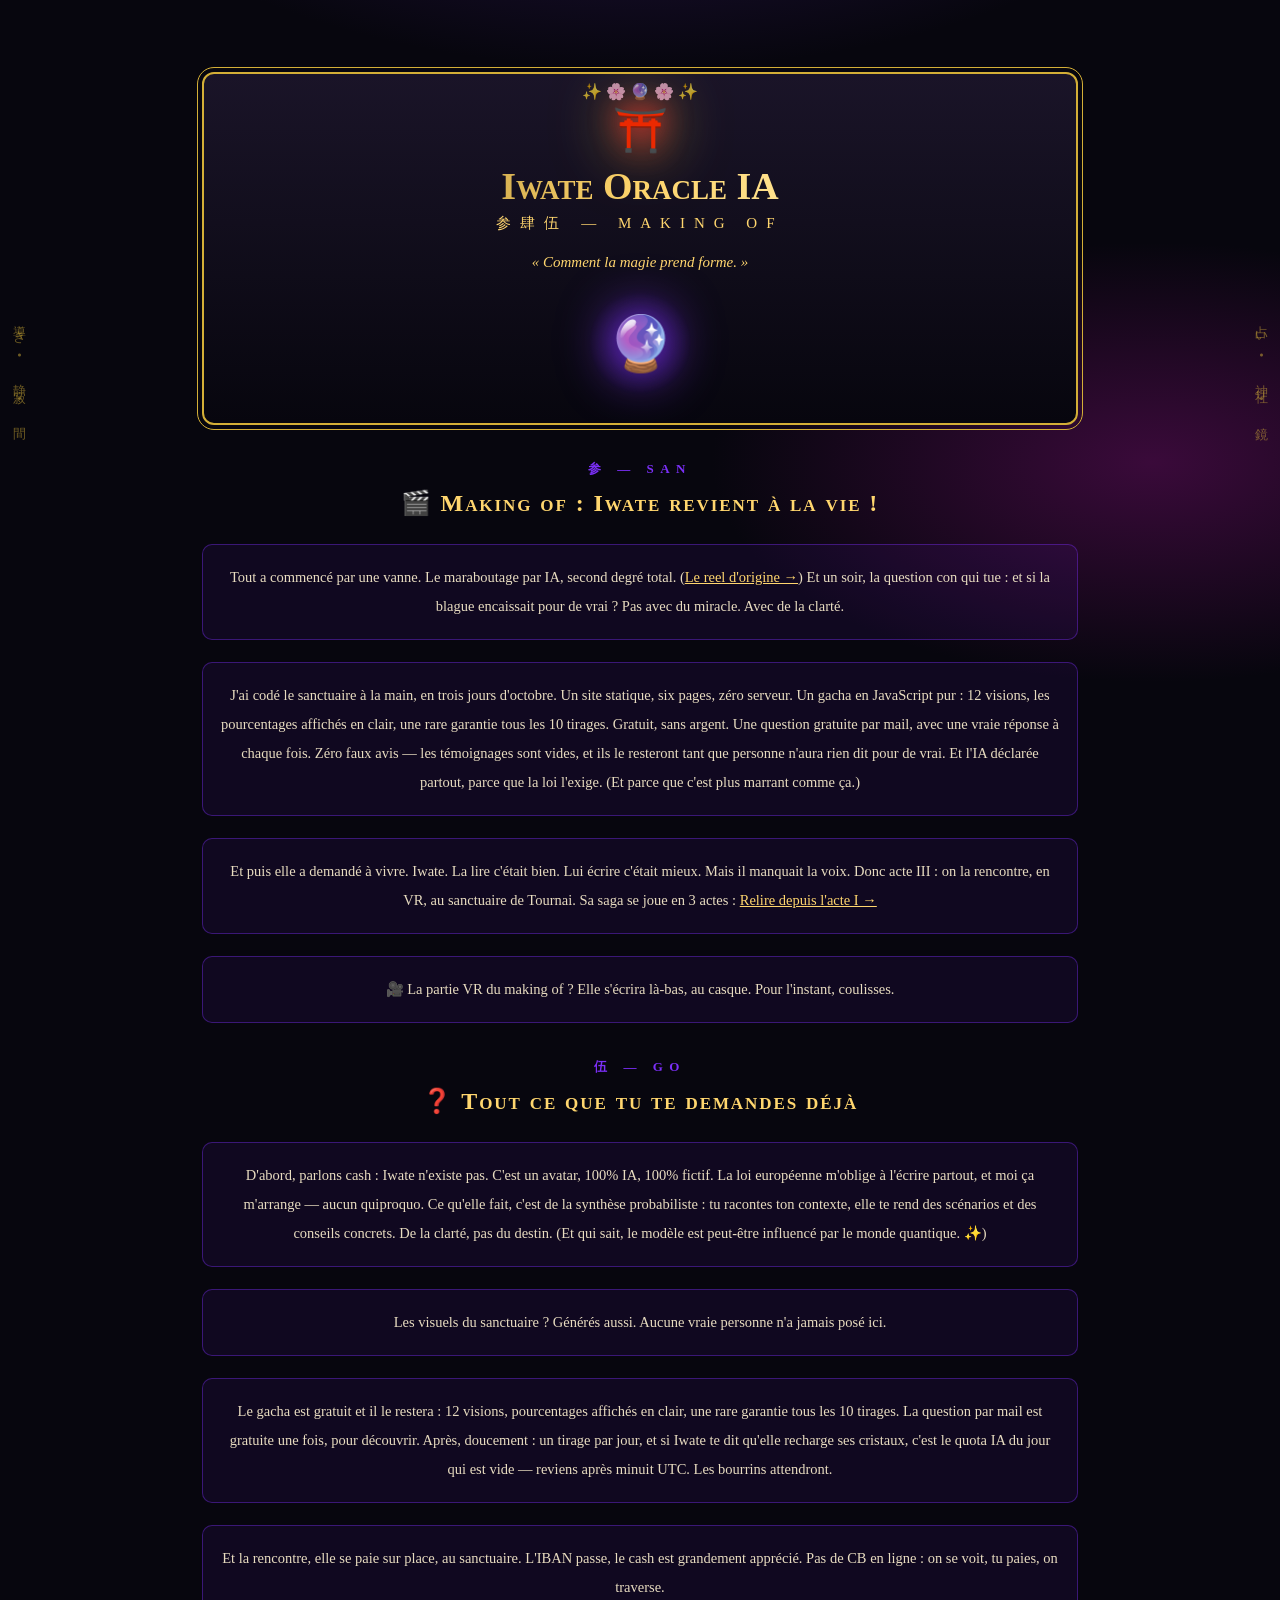
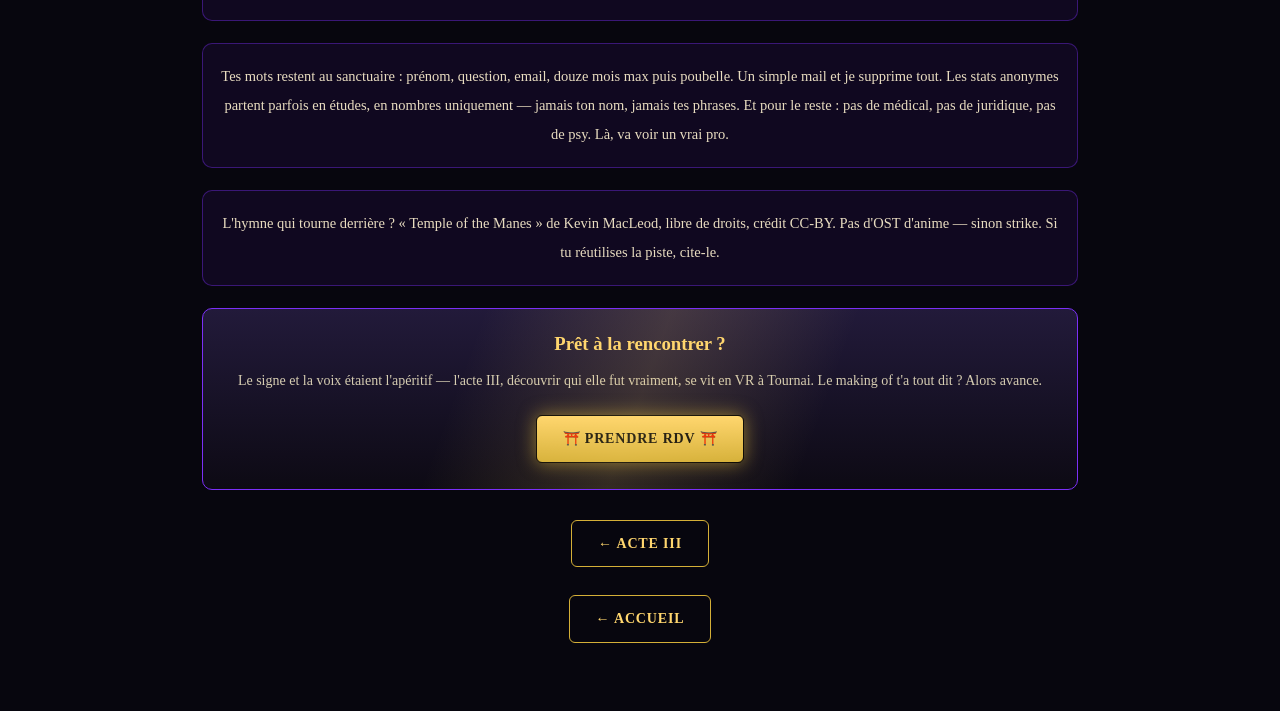
==== commit 0626cc76: "Acte3 resserre, prix 17.5e, FAQ en recit, temoignages masques" ====
--- a/infos.html
+++ b/infos.html
@@ -24,40 +24,24 @@
 <div class="spirit">Et puis elle a demandé à vivre. Iwate. La lire c'était bien. Lui écrire c'était mieux. Mais il manquait la voix. Donc acte III : on la rencontre, en VR, au sanctuaire de Tournai. Sa saga se joue en 3 actes : <a href="iwate.html" style="color:var(--gold2)">Relire depuis l'acte I →</a></div>
 <div class="spirit">🎥 La partie VR du making of ? Elle s'écrira là-bas, au casque. Pour l'instant, coulisses.</div>
 <!-- PARTIE VR (Kevin) : raconter ici l'expérience VR quand elle sera posée — casque, rituel, coulisses Tournai. -->
+<!-- TÉMOIGNAGES (masqués, à réafficher quand il y en aura des vrais)
 <h2 class="sec"><span class="kanji">肆 — SHI</span>⭐ Témoignages — aucun inventé</h2>
 <div class="temoi"><p style="font-style:italic;color:var(--gold2)">Zéro faux avis « 98% réussite » ici.</p><p style="font-size:14px">Sois le premier voyageur. Ton retour apparaîtra ici si tu acceptes.</p></div>
-<h2 class="sec"><span class="kanji">伍 — GO</span>❓ Ce qu'on me demande en coulisses</h2>
-<div class="faq">
-<details open><summary>Humaine ou IA ?</summary><p>Iwate n'existe pas. Enfin si, mais comme avatar : 100% fictive, 100% IA. Elle fait de la synthèse probabiliste — et entre nous, nul ne sait exactement ce qu'un modèle pense vraiment !</p></details>
-<details><summary>La « prédiction », c'est quoi ?</summary><p>Tu racontes ton contexte, elle te rend des scénarios probables et des conseils concrets. De la clarté, pas du destin. Et qui sait, le modèle est peut-être influencé par le monde quantique. ✨</p></details>
-<details><summary>Photo réaliste = vraie photo ?</summary><p>Non. Générée par IA, à chaque fois. Aucune vraie personne n'a jamais posé pour ce sanctuaire.</p></details>
-<details><summary>Gacha payant ?</summary><p>Non, et ça ne le deviendra pas. Tirage gratuit, pourcentages affichés au-dessus du bouton, hasard + pity. Juste pour le fun — je ne vendrai jamais du vide cliquable.</p></details>
-<details><summary>Paiement ?</summary><p>Sur place, au sanctuaire. L'IBAN passe, mais le cash est grandement apprécié. ⛩️ Pas de CB en ligne : on se voit, tu paies, on traverse.</p></details>
-<details><summary>Confidentiel ?</summary><p>Tes mots restent au sanctuaire. Je garde le minimum — prénom, question, email — douze mois max, puis poubelle. Un simple mail et je supprime tout. Les stats anonymes partent parfois en études, mais en nombres uniquement : jamais ton nom, jamais tes phrases. Et pas de médical, juridique ou psy — là, va voir un vrai pro.</p></details>
-<details><summary>IA déclarée ?</summary><p>Toujours. La loi européenne l'exige, et moi ça m'arrange : aucun quiproquo, tu sais à qui tu parles. Avatar fictif, contenu généré, écrit partout. Designed by humans, powered by AI.</p></details>
-<details><summary>Musique ?</summary><p>L'hymne, c'est « Temple of the Manes » de Kevin MacLeod — libre de droits, crédit CC-BY 4.0. (Pas d'OST d'anime, sinon strike.) Pense au crédit si tu réutilises la piste dans tes vidéos.</p></details>
-<details><summary>Quota épuisé ?</summary><p>Si Iwate te dit qu'elle recharge ses cristaux, c'est le quota IA du jour qui est vide. Reviens après minuit UTC. Et doucement : 1 tirage par jour, 1 question gratuite par personne. Les bourrins attendront.</p></details>
-</div>
-<div class="card" style="text-align:center"><h3>Prêt à la rencontrer ?</h3><p>Le signe et la voix étaient l'apéritif — l'acte III, découvrir qui elle fut vraiment, se vit en VR à Tournai. La FAQ ci-dessus a tué les frictions ? Alors avance.</p><div style="display:flex;gap:10px;justify-content:center;flex-wrap:wrap"><a class="btn btn-pay" href="https://cal.eu/TONLIEN" target="_blank">⛩️ Prendre RDV ⛩️</a></div></div>
+-->
+<h2 class="sec"><span class="kanji">伍 — GO</span>❓ Tout ce que tu te demandes déjà</h2>
+<div class="spirit">D'abord, parlons cash : Iwate n'existe pas. C'est un avatar, 100% IA, 100% fictif. La loi européenne m'oblige à l'écrire partout, et moi ça m'arrange — aucun quiproquo. Ce qu'elle fait, c'est de la synthèse probabiliste : tu racontes ton contexte, elle te rend des scénarios et des conseils concrets. De la clarté, pas du destin. (Et qui sait, le modèle est peut-être influencé par le monde quantique. ✨)</div>
+<div class="spirit">Les visuels du sanctuaire ? Générés aussi. Aucune vraie personne n'a jamais posé ici.</div>
+<div class="spirit">Le gacha est gratuit et il le restera : 12 visions, pourcentages affichés en clair, une rare garantie tous les 10 tirages. La question par mail est gratuite une fois, pour découvrir. Après, doucement : un tirage par jour, et si Iwate te dit qu'elle recharge ses cristaux, c'est le quota IA du jour qui est vide — reviens après minuit UTC. Les bourrins attendront.</div>
+<div class="spirit">Et la rencontre, elle se paie sur place, au sanctuaire. L'IBAN passe, le cash est grandement apprécié. Pas de CB en ligne : on se voit, tu paies, on traverse.</div>
+<div class="spirit">Tes mots restent au sanctuaire : prénom, question, email, douze mois max puis poubelle. Un simple mail et je supprime tout. Les stats anonymes partent parfois en études, en nombres uniquement — jamais ton nom, jamais tes phrases. Et pour le reste : pas de médical, pas de juridique, pas de psy. Là, va voir un vrai pro.</div>
+<div class="spirit">L'hymne qui tourne derrière ? « Temple of the Manes » de Kevin MacLeod, libre de droits, crédit CC-BY. Pas d'OST d'anime — sinon strike. Si tu réutilises la piste, cite-le.</div>
+<div class="card" style="text-align:center"><h3>Prêt à la rencontrer ?</h3><p>Le signe et la voix étaient l'apéritif — l'acte III, découvrir qui elle fut vraiment, se vit en VR à Tournai. Le making of t'a tout dit ? Alors avance.</p><div style="display:flex;gap:10px;justify-content:center;flex-wrap:wrap"><a class="btn btn-pay" href="https://cal.eu/TONLIEN" target="_blank">⛩️ Prendre RDV ⛩️</a></div></div>
 <div style="display:flex;gap:10px;justify-content:center;align-items:center;flex-wrap:wrap;margin-top:18px">
 <a class="btn btn-ghost" href="iwate3.html">← ACTE III</a>
 </div>
 <div style="margin-top:12px;text-align:center" class="only-direct"><a class="btn btn-ghost" href="index.html">← Accueil</a></div>
 <script>try{if(window.self!==window.top){var els=document.querySelectorAll('.only-direct');for(var i=0;i<els.length;i++){els[i].style.display='none';}}}catch(e){}</script>
 <script src="reveal.js"></script>
-<script>
-(function(){
-  var all=document.querySelectorAll('.faq details');
-  all.forEach(function(d){
-    d.addEventListener('toggle',function(){
-      if(!d.open){return;}
-      all.forEach(function(o){
-        if(o!==d){o.open=false;}
-      });
-    });
-  });
-})();
-</script>
 </body>
 </html>
 
